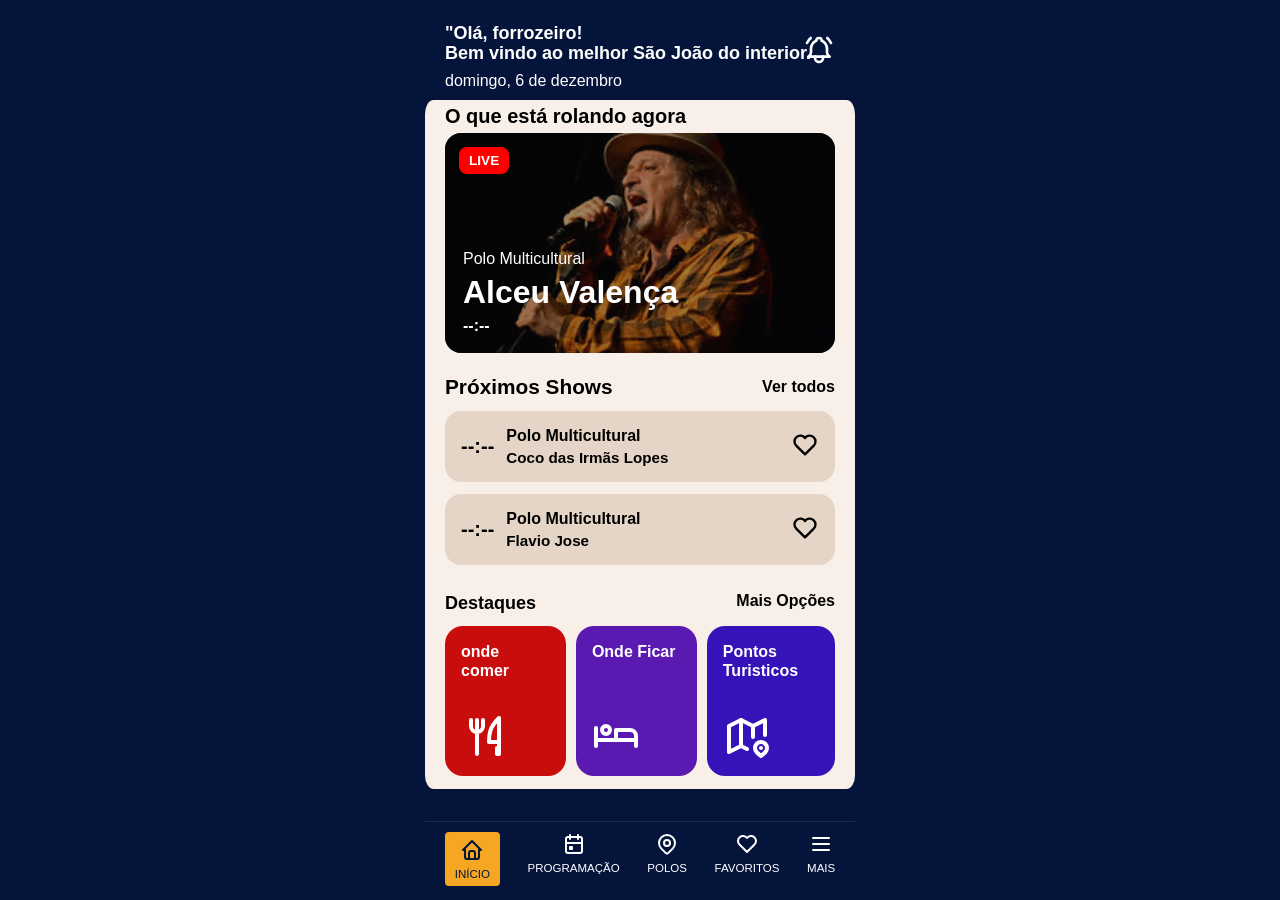
==== index.html @ 981bc975 "Projeto Meu São João Arcoverde" ====
<!DOCTYPE html>
<html lang="pt-BR">

<head>
    <meta charset="UTF-8">
    <meta name="viewport" content="width=device-width, initial-scale=1.0">
    <title>Meu São João Arcoverde</title>
    <link rel="stylesheet" href="./assets/css/style.css">
</head>

<body>
    <section class="topo">
        <header>
            <h1>"Olá, forrozeiro!<br>
                Bem vindo ao melhor São João do interior.
            </h1>
            <p class="data-hoje" id="dataHoje"></p>
            <button id="notificacao">
                <svg xmlns="http://www.w3.org/2000/svg" width="24" height="24" viewBox="0 0 24 24" fill="none"
                    stroke="currentColor" stroke-width="2" stroke-linecap="round" stroke-linejoin="round"
                    class="icon icon-tabler icons-tabler-outline icon-tabler-bell-ringing">
                    <path stroke="none" d="M0 0h24v24H0z" fill="none" />
                    <path d="M10 5a2 2 0 0 1 4 0a7 7 0 0 1 4 6v3a4 4 0 0 0 2 3h-16a4 4 0 0 0 2 -3v-3a7 7 0 0 1 4 -6" />
                    <path d="M9 17v1a3 3 0 0 0 6 0v-1" />
                    <path d="M21 6.727a11.05 11.05 0 0 0 -2.794 -3.727" />
                    <path d="M3 6.727a11.05 11.05 0 0 1 2.792 -3.727" />
                </svg>
            </button>
        </header>
    </section>


    <main>
        <section class="live">
            <span>O que está rolando agora</span>
            <div id="cardPrincipal">

            </div>
        </section>
        <section class="nextShow s">
            <header class="topoBox2">
                <h2>Próximos Shows</h2>
                <a href="">Ver todos</a>
            </header>
            <div id="proximosShows">

            </div>
        </section>
        <section class="boxDestaques">
            <h2>Destaques</h2>
            <a href="">Mais Opções</a>
            <section class="navDestaques">
                <a href="" id="comer">
                    <h2>onde comer</h2>
                    <svg xmlns="http://www.w3.org/2000/svg" width="24" height="24" viewBox="0 0 24 24" fill="none"
                        stroke="currentColor" stroke-width="2" stroke-linecap="round" stroke-linejoin="round"
                        class="icon icon-tabler icons-tabler-outline icon-tabler-tools-kitchen-2">
                        <path stroke="none" d="M0 0h24v24H0z" fill="none" />
                        <path
                            d="M19 3v12h-5c-.023 -3.681 .184 -7.406 5 -12m0 12v6h-1v-3m-10 -14v17m-3 -17v3a3 3 0 1 0 6 0v-3" />
                    </svg>
                </a>
                <a href="" id="ficar">
                    <h2>Onde Ficar</h2>
                    <svg xmlns="http://www.w3.org/2000/svg" width="24" height="24" viewBox="0 0 24 24" fill="none"
                        stroke="currentColor" stroke-width="2" stroke-linecap="round" stroke-linejoin="round"
                        class="icon icon-tabler icons-tabler-outline icon-tabler-bed">
                        <path stroke="none" d="M0 0h24v24H0z" fill="none" />
                        <path d="M5 9a2 2 0 1 0 4 0a2 2 0 1 0 -4 0" />
                        <path d="M22 17v-3h-20" />
                        <path d="M2 8v9" />
                        <path d="M12 14h10v-2a3 3 0 0 0 -3 -3h-7v5" />
                    </svg>
                </a>
                <a href="" id="turismo">
                    <h2>Pontos Turisticos</h2>
                    <svg xmlns="http://www.w3.org/2000/svg" width="24" height="24" viewBox="0 0 24 24" fill="none"
                        stroke="currentColor" stroke-width="2" stroke-linecap="round" stroke-linejoin="round"
                        class="icon icon-tabler icons-tabler-outline icon-tabler-map-2">
                        <path stroke="none" d="M0 0h24v24H0z" fill="none" />
                        <path d="M12 18.5l-3 -1.5l-6 3v-13l6 -3l6 3l6 -3v7.5" />
                        <path d="M9 4v13" />
                        <path d="M15 7v5.5" />
                        <path
                            d="M21.121 20.121a3 3 0 1 0 -4.242 0c.418 .419 1.125 1.045 2.121 1.879c1.051 -.89 1.759 -1.516 2.121 -1.879" />
                        <path d="M19 18v.01" />
                    </svg>
                </a>
            </section>
        </section>
    </main>

    <nav class="menu">
        <button class="btnMenu" data-pagina="inicio">
            <svg xmlns="http://www.w3.org/2000/svg" width="24" height="24" viewBox="0 0 24 24" fill="none"
                stroke="currentColor" stroke-width="2" stroke-linecap="round" stroke-linejoin="round"
                class="icon icon-tabler icons-tabler-outline icon-tabler-home">
                <path stroke="none" d="M0 0h24v24H0z" fill="none" />
                <path d="M5 12l-2 0l9 -9l9 9l-2 0" />
                <path d="M5 12v7a2 2 0 0 0 2 2h10a2 2 0 0 0 2 -2v-7" />
                <path d="M9 21v-6a2 2 0 0 1 2 -2h2a2 2 0 0 1 2 2v6" />
            </svg>
            <span>INÍCIO</span>
        </button>
        <button class="btnMenu" data-pagina="programacao">
            <svg xmlns="http://www.w3.org/2000/svg" width="24" height="24" viewBox="0 0 24 24" fill="none"
                stroke="currentColor" stroke-width="2" stroke-linecap="round" stroke-linejoin="round"
                class="icon icon-tabler icons-tabler-outline icon-tabler-calendar-event">
                <path stroke="none" d="M0 0h24v24H0z" fill="none" />
                <path d="M4 7a2 2 0 0 1 2 -2h12a2 2 0 0 1 2 2v12a2 2 0 0 1 -2 2h-12a2 2 0 0 1 -2 -2l0 -12" />
                <path d="M16 3l0 4" />
                <path d="M8 3l0 4" />
                <path d="M4 11l16 0" />
                <path d="M8 15h2v2h-2l0 -2" />
            </svg>
            <span>PROGRAMAÇÃO</span>
        </button>
        <button class="btnMenu" data-pagina="polos">
            <svg xmlns="http://www.w3.org/2000/svg" width="24" height="24" viewBox="0 0 24 24" fill="none"
                stroke="currentColor" stroke-width="2" stroke-linecap="round" stroke-linejoin="round"
                class="icon icon-tabler icons-tabler-outline icon-tabler-map-pin">
                <path stroke="none" d="M0 0h24v24H0z" fill="none" />
                <path d="M9 11a3 3 0 1 0 6 0a3 3 0 0 0 -6 0" />
                <path d="M17.657 16.657l-4.243 4.243a2 2 0 0 1 -2.827 0l-4.244 -4.243a8 8 0 1 1 11.314 0" />
            </svg>
            <span>POLOS</span>
        </button>
        <button class="btnMenu" data-pagina="favoritos">
            <svg id="favorito" xmlns="http://www.w3.org/2000/svg" width="24" height="24" viewBox="0 0 24 24" fill="none"
                stroke="currentColor" stroke-width="2" stroke-linecap="round" stroke-linejoin="round"
                class="icon icon-tabler icons-tabler-outline icon-tabler-heart">
                <path stroke="none" d="M0 0h24v24H0z" fill="none" />
                <path d="M19.5 12.572l-7.5 7.428l-7.5 -7.428a5 5 0 1 1 7.5 -6.566a5 5 0 1 1 7.5 6.572" />
            </svg>
            <span>FAVORITOS</span>
        </button>
        <button class="btnMenu" data-pagina="mais">
            <svg xmlns="http://www.w3.org/2000/svg" width="24" height="24" viewBox="0 0 24 24" fill="none"
                stroke="currentColor" stroke-width="2" stroke-linecap="round" stroke-linejoin="round"
                class="icon icon-tabler icons-tabler-outline icon-tabler-menu-2">
                <path stroke="none" d="M0 0h24v24H0z" fill="none" />
                <path d="M4 6l16 0" />
                <path d="M4 12l16 0" />
                <path d="M4 18l16 0" />
            </svg>
            <span>MAIS</span>
        </button>
    </nav>



    <script src="assets/js/home.js"></script>
    <script src="assets/js/script.js"></script>
</body>

</html>
---- assets/css/style.css ----
*{
    margin: 0;
    padding: 0;
    box-sizing: border-box;
    font-family: 'Inter', sans-serif;
}

body{
    background: #04143A;
    color: white;
    max-width: 430px;
    margin: auto;
    min-height: 100vh;
    padding-bottom: 100px;
}


.topo{
    padding: 24px 20px 10px;
}

.topo header{
    position: relative;
}

.topo h1{
    font-size: 18px;
    line-height: 1.1;
    font-weight: 800;
    margin-bottom: 8px;
}

.topo date{
    color: #d8d8d8;
    font-size: 1rem;
    font-weight: 500;
}

#notificacao{
    position: absolute;
    right: 0;
    top: 10px;
    background: transparent;
    border: none;
    color: white;
    cursor: pointer;
}

#notificacao svg{
    width: 32px;
    height: 32px;
}

/* ================= MAIN ================= */

main{
    padding: 5px 20px;
}

/* ================= CARD LIVE ================= */

.live span{
    display: block;
    font-size: 20px;
    font-weight: 700;
    margin-bottom: 5px;
    color: #000000;
}

main{
    background-color: #f8f0e8;
    border-radius: 2%;
}


#cardPrincipal{
    position: relative;
    background: #0c0c0c;
    border-radius: 16px;
    overflow: hidden;
    min-height: 220px;
    padding: 18px;
    display: flex;
    flex-direction: column;
    justify-content: flex-end;
    margin-bottom: 22px;
}

#cardPrincipal img{
    position: absolute;
    inset: 0;
    width: 100%;
    height: 100%;
    object-fit: cover;
    opacity: 0.6;
}

/* #cardPrincipal::before{
    content: "LIVE";
    position: absolute;
    top: 14px;
    left: 14px;
    background: #ff0000;
    color: white;
    font-size: .85rem;
    font-weight: 700;
    padding: 6px 10px;
    border-radius: 8px;
    z-index: 2;
} */
.badgeLive {
    position: absolute;
    top: 14px;
    left: 14px;
    background: #ff0000;
    color: white;
    font-size: .85rem;
    font-weight: 700;
    padding: 6px 10px;
    border-radius: 8px;
    z-index: 2;
}


#cardPrincipal h2,
#cardPrincipal h3,
#cardPrincipal time,
#cardPrincipal h4{
    position: relative;
    z-index: 2;
}

#cardPrincipal h2{
    font-size: 1rem;
    font-weight: 500;
}

#cardPrincipal h3{
    font-size: 2rem;
    font-weight: 800;
    margin: 6px 0;
}

#cardPrincipal time{
    font-size: 1rem;
    font-weight: 600;
}

#cardPrincipal h4{
    margin-top: 4px;
    font-size: 1rem;
    font-weight: 500;
}
#cardPrincipal {
    transition: opacity 0.3s ease;
}

/* ================= PRÓXIMOS SHOWS ================= */

.nextShows{
    margin-top: 10px;
    color: #000000;
}

.topoBox2{
    display: flex;
    justify-content: space-between;
    align-items: center;
    margin-bottom: 12px;
}

.topoBox2 h2{
    font-size: 1.3rem;
    color: #000000;
}

.topoBox2 a{
    color: #000000;
    text-decoration: none;
    font-weight: 600;
}


.cardShow{
    background: #e4d5c6;
    border-radius: 16px;
    padding: 16px;
    color: #000000;
    display: flex;
    align-items: center;
    justify-content: space-between;
    gap: 12px;
    margin-bottom: 12px;
}


#ProximosShows {
    display: flex;
    flex-direction: column;
    gap: 12px;

}

.infoShow{
    flex: 1;
}

.infoShow h2{
    font-size: 1rem;
    font-weight: 700;
}

.infoShow h3{
    color: #000000;
    margin-top: 4px;
}


.cardShow time {
    font-size: 20px;
    font-weight: 800;
}

.cardShow h2 {
    font-size: 1rem;
    font-weight: 700;
}

.cardShow h3 {
    color: #000000;
    font-size: .95rem;
    margin-top: 4px;
}

.cardShow button {
    border: none;
    background: transparent;
    cursor: pointer;
}

.cardShow svg {
    width: 28px;
    height: 28px;
    stroke: #000000;
}

.btnFavoritar.favoritado svg {
    fill: #ff0000;
    stroke: #ff0000;
}
/* ================= DESTAQUES ================= */

.boxDestaques{
    margin-top: 28px;
}

.boxDestaques > h2{
    color: #000000;
}

.boxDestaques{
    display: flex;
    flex-direction: column;
}

.boxDestaques > h2{
    font-size: 18px;
    margin-bottom: 6px;

}

.boxDestaques > a{
    align-self: flex-end;
    margin-top: -28px;
    color: #000000;
    text-decoration: none;
    font-weight: 600;
    margin-bottom: 16px;
}

.navDestaques{
    display: flex;
    gap: 14px;
    overflow-x: auto;
    padding-bottom: 8px;
    justify-content: space-between;
    gap: 10px;
}

.navDestaques::-webkit-scrollbar{
    display: none;
}

.navDestaques a{
    min-width: 31%;
    height: 150px;
    border-radius: 18px;
    text-decoration: none;
    color: white;
    padding: 16px;
    display: flex;
    flex-direction: column;
    justify-content: space-between;
}

.navDestaques a:nth-child(1){
    background: #c90c0c;
}

.navDestaques a:nth-child(2){
    background: #5a1ab1;
}

.navDestaques a:nth-child(3){
    background: #3513b8;
}

.navDestaques h2{
    font-size: 1rem;
    line-height: 1.2;
}

.navDestaques svg{
    width: 48px;
    height: 48px;
    stroke: white;
}

/* ================= MENU ================= */

.menu{
    position: fixed;
    bottom: 0;
    left: 50%;
    transform: translateX(-50%);
    width: 100%;
    max-width: 430px;
    background: #04143A;
    border-top: 1px solid rgba(255,255,255,.1);
    display: flex;
    justify-content: space-around;
    padding: 10px 6px 14px;
}

.menu button{
    background: transparent;
    border: none;
    color: white;
    display: flex;
    flex-direction: column;
    align-items: center;
    gap: 6px;
    font-size: .72rem;
    cursor: pointer;
    
}

.menu svg{
    width: 24px;
    height: 24px;
    stroke: white;
}



.btnMenu.ativo{
    background: #F5A623;
    border-radius: 4px;
    color: #04143A;
    padding: 6px 10px;
}

.btnMenu.ativo svg{
    stroke: #04143A;
}


/* ================= FAVORITOS ================= */

.headerFavoritos {
    padding: 24px 20px 10px;
    background: #04143A;
    position: relative;
}

.headerFavoritos h1 {
    font-size: 28px;
    font-weight: 800;
    color: white;
}

#pesquisa {
    position: absolute;
    right: 20px;
    top: 24px;
    background: transparent;
    border: none;
    color: white;
    cursor: pointer;
}

#pesquisa svg {
    width: 28px;
    height: 28px;
}



#filtro {
    display: flex;
    background: #041f50;
    border-radius: 25px;
    padding: 4px;
    margin-top: 12px;
    gap: 4px;
}

.btnFiltro {
    flex: 1;
    padding: 8px;
    border: none;
    border-radius: 20px;
    background: transparent;
    color: white;
    font-weight: 600;
    cursor: pointer;
}

.btnFiltro.ativo {
    background: #F5A623;
    color: #04143A;
}


.cardListaFav{
    display: flex;
    flex-direction: row;
    padding: 12px;
    justify-content: space-between;
    margin-bottom: 12px;
    background: #f8f0e8;
    border-radius: 16px;
}

.cardListaFav img{
    width: 100px;
    height: 100px;
    border-radius: 5px;
}

#dataShowFav{
    width: 50px;
    height: 100px;
    background: #04143A;
    color: #ffffff;
    border-radius: 5px;
    display: flex;
    flex-direction: column;
    align-items: center;
    justify-content: center;
}

#infoShowFav{
    color: #000000;
    padding: 0 12px;
    flex: 1;
}

.btnFavoritar {
    background: transparent;
    border: none;
    cursor: pointer;
}

.semFavoritos{
    color: #04143A;
    font-size: large;
}


/* ================= FAVORITOS ================= */

.headerProgramacao{
    padding: 24px 20px 10px;
    background: #04143A;
    position: relative;
}

.filtroScroll {
    display: flex;
    overflow-x: auto;
    gap: 8px;
    padding: 12px 0;
    scrollbar-width: none;
}

.filtroScroll::-webkit-scrollbar {
    display: none;
}

.botaoDias {
    display: flex;
    flex-direction: column;
    align-items: center;
    min-width: 48px;
    padding: 8px;
    border: none;
    border-radius: 10px;
    background: #1a2f5a;
    color: white;
    cursor: pointer;
    font-weight: 700;
}

.botaoDias.ativo {
    background: #F5A623;
    color: #04143A;
}

.cardProgramacao {
    background: #f8f0e8;
    border-radius: 16px;
    padding: 16px;
    display: flex;
    align-items: center;
    justify-content: space-between;
    gap: 12px;
    margin-bottom: 12px;
}

.cardProgramacao .horarioShow p {
    font-size: 20px;
    font-weight: 800;
    color: #000000;
}

.cardProgramacao h3 {
    font-size: 0.9rem;
    color: #666666;
}

.cardProgramacao h4 {
    font-size: 1rem;
    font-weight: 700;
    color: #000000;
}

.infoShowProgramacao {
    display: flex;
    flex-direction: column;
    flex: 1;
}
.cardProgramacao .btnFavoritar {
    background: transparent;
    border: none;
    cursor: pointer;
}

.cardProgramacao .btnFavoritar svg {
    width: 28px;
    height: 28px;
    stroke: #000000;
}

.botaoPolos {
    white-space: nowrap;
    padding: 8px 16px;
    border: none;
    border-radius: 10px;
    background: #1a2f5a;
    color: white;
    cursor: pointer;
    font-weight: 700;
}

.botaoPolos.ativo {
    background: #F5A623;
    color: #04143A;
}

.tituloDia {
    color: #000000;
    font-size: 1.1rem;
    font-weight: 700;
    margin: 16px 0 8px;
    padding-top: 8px;
    border-top: 1px solid #d0c4b8;

}
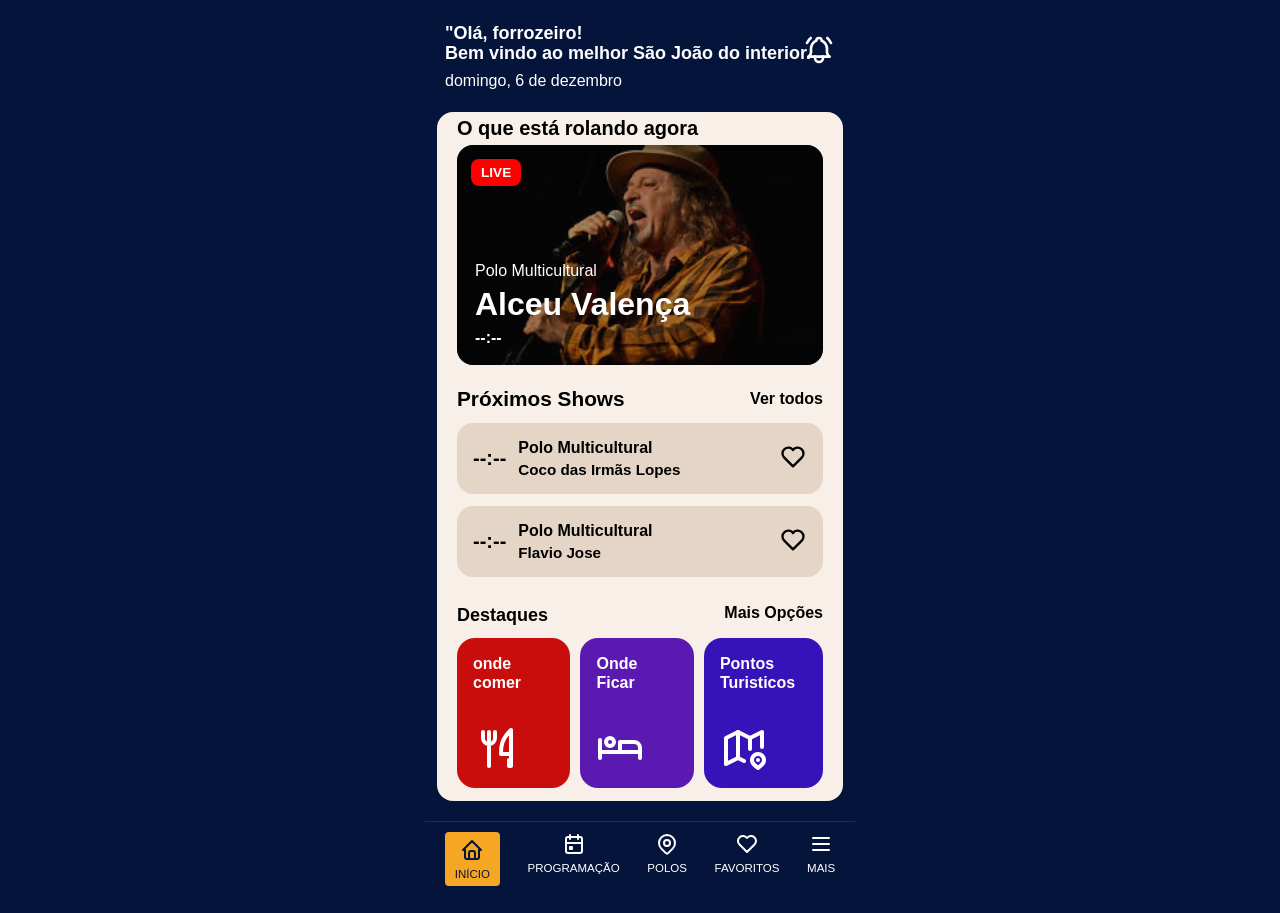
==== commit 09dc5ede: "feat: pagina sobre desenvolvedor e a cidade" ====
--- a/index.html
+++ b/index.html
@@ -40,7 +40,7 @@
         <section class="nextShow s">
             <header class="topoBox2">
                 <h2>Próximos Shows</h2>
-                <a href="">Ver todos</a>
+                <a href="./pages/programacao.html">Ver todos</a>
             </header>
             <div id="proximosShows">
 
@@ -48,9 +48,9 @@
         </section>
         <section class="boxDestaques">
             <h2>Destaques</h2>
-            <a href="">Mais Opções</a>
+            <a href="./pages/mais.html">Mais Opções</a>
             <section class="navDestaques">
-                <a href="" id="comer">
+                <a href="./pages/mais/ondeComer.html" id="comer">
                     <h2>onde comer</h2>
                     <svg xmlns="http://www.w3.org/2000/svg" width="24" height="24" viewBox="0 0 24 24" fill="none"
                         stroke="currentColor" stroke-width="2" stroke-linecap="round" stroke-linejoin="round"
@@ -60,7 +60,7 @@
                             d="M19 3v12h-5c-.023 -3.681 .184 -7.406 5 -12m0 12v6h-1v-3m-10 -14v17m-3 -17v3a3 3 0 1 0 6 0v-3" />
                     </svg>
                 </a>
-                <a href="" id="ficar">
+                <a href="./pages/mais/ondeFicar.html" id="ficar">
                     <h2>Onde Ficar</h2>
                     <svg xmlns="http://www.w3.org/2000/svg" width="24" height="24" viewBox="0 0 24 24" fill="none"
                         stroke="currentColor" stroke-width="2" stroke-linecap="round" stroke-linejoin="round"
@@ -72,7 +72,7 @@
                         <path d="M12 14h10v-2a3 3 0 0 0 -3 -3h-7v5" />
                     </svg>
                 </a>
-                <a href="" id="turismo">
+                <a href="./pages/mais/turismo.html" id="turismo">
                     <h2>Pontos Turisticos</h2>
                     <svg xmlns="http://www.w3.org/2000/svg" width="24" height="24" viewBox="0 0 24 24" fill="none"
                         stroke="currentColor" stroke-width="2" stroke-linecap="round" stroke-linejoin="round"
--- a/assets/css/style.css
+++ b/assets/css/style.css
@@ -95,19 +95,6 @@
     opacity: 0.6;
 }
 
-/* #cardPrincipal::before{
-    content: "LIVE";
-    position: absolute;
-    top: 14px;
-    left: 14px;
-    background: #ff0000;
-    color: white;
-    font-size: .85rem;
-    font-weight: 700;
-    padding: 6px 10px;
-    border-radius: 8px;
-    z-index: 2;
-} */
 .badgeLive {
     position: absolute;
     top: 14px;
@@ -478,12 +465,18 @@
 }
 
 
-/* ================= FAVORITOS ================= */
+/* ================= PROGRAMAÇÃO ================= */
 
 .headerProgramacao{
     padding: 24px 20px 10px;
     background: #04143A;
     position: relative;
+}
+
+.headerProgramacao h1 {
+    color: white;
+    font-size: 28px;
+    font-weight: 800;
 }
 
 .filtroScroll {
@@ -586,4 +579,387 @@
     padding-top: 8px;
     border-top: 1px solid #d0c4b8;
 
-}+}
+
+/* ================= POLOS ================= */
+
+.headerPolo{
+    padding: 24px 20px 10px;
+    background: #04143A;
+    position: relative;
+}
+
+.headerPolo h1 {
+    color: white;
+    font-size: 28px;
+    font-weight: 800;
+}
+
+.cardsPolos {
+    background: #f8f0e8;
+    border-radius: 16px;
+    padding: 16px;
+    display: flex;
+    align-items: center;
+    justify-content: space-between;
+    gap: 12px;
+    margin-bottom: 12px;
+}
+
+.cardsPolos img{
+    width: 100px;
+    height: 100px;
+    border-radius: 5px;
+}
+
+
+.cardsPolos h3 {
+    font-size: 0.9rem;
+    color: #666666;
+}
+
+.cardsPolos h2 {
+    font-size: 1rem;
+    font-weight: 700;
+    color: #000000;
+}
+
+.infoPolos {
+    display: flex;
+    flex-direction: column;
+    flex: 1;
+}
+
+.cardsPolos button {
+    border-radius: 5px;
+    background-color: #d0c4b8;
+    border: none;
+    padding: 10px;
+    font-size: 13px;
+    font-weight: bold;
+    width: 100px;
+    flex-shrink: 0;
+    cursor: pointer;
+}
+
+.abrirMapa{
+    cursor: pointer;
+}
+
+/* ================= MAIS ================= */
+
+.headerMais {
+    padding: 24px 20px 10px;
+    background: #04143A;
+}
+
+.headerMais h1 {
+    color: white;
+    font-size: 28px;
+    font-weight: 800;
+}
+
+main {
+    background: #f8f0e8;
+    border-radius: 16px;
+    margin: 12px;
+    overflow: hidden;
+}
+
+.cardsSobre {
+    padding: 16px;
+    border-bottom: 1px solid #d0c4b8;
+    min-height: 80px;
+}
+
+.cardsSobre a {
+    display: flex;
+    align-items: center;
+    gap: 16px;
+    text-decoration: none;
+    color: #000000;
+}
+
+.boxIcon {
+    width: 60px;
+    height: 60px;
+    border-radius: 12px;
+    background: #e7dacc;
+    display: flex;
+    align-items: center;
+    justify-content: center;
+    flex-shrink: 0;
+}
+
+.boxIcon img {
+    width: 36px;
+    height: 36px;
+}
+
+.cardsSobre h2 {
+    font-size: 1rem;
+    font-weight: 700;
+    color: #000000;
+}
+
+.cardsSobre p {
+    font-size: 0.85rem;
+    color: #666666;
+    margin-top: 4px;
+}
+
+.cardsSobre svg {
+    margin-left: auto;
+    stroke: #999999;
+    flex-shrink: 0;
+}
+
+.infoCard {
+    flex: 1;
+}
+
+/* ================= SOBRE/ARCO/SAO JOAO ================= */
+
+.headerSobre {
+    padding: 24px 20px 10px;
+    background: #04143A;
+}
+
+.headerSobre h1 {
+    color: white;
+    font-size: 28px;
+    font-weight: 800;
+}
+
+.headerSobre h2 {
+    color: white;
+    font-size: 19px;
+    font-weight: 800;
+}
+
+.mainSobre {
+    flex: 1;
+    padding: 0 15px 100px;
+}
+
+
+.foto img {
+    width: 100%;
+    height: 340px;
+    object-fit: cover;
+    border-radius: 18px 18px 0 0;
+    display: block;
+    padding-top: 10px;
+}
+
+
+.mainSobre section {
+    background-color: #ece5de;
+    color: #000;
+    padding: 28px 20px;
+    border-radius: 0 0 18px 18px;
+}
+
+.mainSobre section h3 {
+    font-size: 2rem;
+    margin-bottom: 18px;
+    font-weight: bold;
+}
+
+.mainSobre section p {
+    font-size: 1.35rem;
+    line-height: 1.5;
+}
+
+
+.mainSobre a {
+    display: flex;
+    justify-content: center;
+    align-items: center;
+
+    width: 260px;
+    height: 55px;
+
+
+    background-color: #d8c9bb;
+    color: #000;
+
+    text-decoration: none;
+    font-size: 1.2rem;
+    font-weight: bold;
+
+    border-radius: 12px;
+
+    margin: 35px auto 0;
+   
+}
+
+/* ================= DESENVOLVEDOR ================= */
+
+.headerMeu {
+    padding: 24px 20px 10px;
+    background: #04143A;
+}
+
+.headerMeu h1 {
+    color: white;
+    font-size: 28px;
+    font-weight: 800;
+}
+
+.headerMeu h2 {
+    color: white;
+    font-size: 19px;
+    font-weight: 800;
+}
+
+.mainInfo {
+    display: flex;
+    flex-direction: column;
+    align-items: center;
+    background-color: #041f50;
+}
+
+.fotoMinha {
+    width: 170px;
+    height: 170px;
+
+    border-radius: 50%;
+    overflow: hidden;
+
+    border: 6px solid #f8b625;
+
+    margin-bottom: 25px;
+
+    box-shadow: 0 0 30px rgba(248, 182, 37, 0.3);
+}
+
+.fotoMinha img {
+    width: 100%;
+    height: 100%;
+    object-fit: cover;
+}
+
+
+.infoMinhas {
+    text-align: center;
+    margin-bottom: 35px;
+    max-width: 340px;
+}
+
+.infoMinhas p {
+    font-size: 1.25rem;
+    line-height: 1.6;
+}
+
+.infoMinhas p:first-child {
+    margin-bottom: 10px;
+}
+
+
+
+.cardGit,
+.cardLink {
+    width: 100%;
+    max-width: 420px;
+
+    display: flex;
+    align-items: center;
+    justify-content: space-between;
+
+    padding: 22px 20px;
+
+    margin-bottom: 18px;
+
+    text-decoration: none;
+    color: white;
+
+    border-radius: 22px;
+
+    background: rgba(255, 255, 255, 0.06);
+
+    border: 1px solid rgba(255,255,255,0.15);
+
+    backdrop-filter: blur(10px);
+
+
+}
+
+
+.cardGit svg,
+.cardLink svg {
+    width: 34px;
+    height: 34px;
+    flex-shrink: 0;
+}
+
+
+.cardGit p,
+.cardLink p {
+    flex: 1;
+    margin: 0 18px;
+    font-size: 1.1rem;
+    word-break: break-word;
+}
+
+
+.cardGit svg:last-child,
+.cardLink svg:last-child {
+    color: #f8b625;
+}
+
+
+
+.sobreApp {
+    background: #f2ebe4;
+
+    margin-top: 45px;
+
+    border-radius: 28px;
+
+    padding: 28px 24px;
+
+    display: flex;
+    gap: 22px;
+    align-items: flex-start;
+
+    color: #001b57;
+}
+
+
+.boxSvg {
+    min-width: 85px;
+    height: 85px;
+
+    background: #001b57;
+
+    border-radius: 20px;
+
+    display: flex;
+    align-items: center;
+    justify-content: center;
+}
+
+.boxSvg svg {
+    width: 42px;
+    height: 42px;
+    color: #f8b625;
+}
+
+.infoApp h3 {
+    font-size: 2rem;
+    margin-bottom: 18px;
+}
+
+.infoApp p {
+    font-size: 1.15rem;
+    margin-bottom: 14px;
+    line-height: 1.5;
+}
+
+body > p {
+    text-align: center;
+    margin-top: 35px;
+    font-size: 1rem;
+    opacity: 0.9;
+}
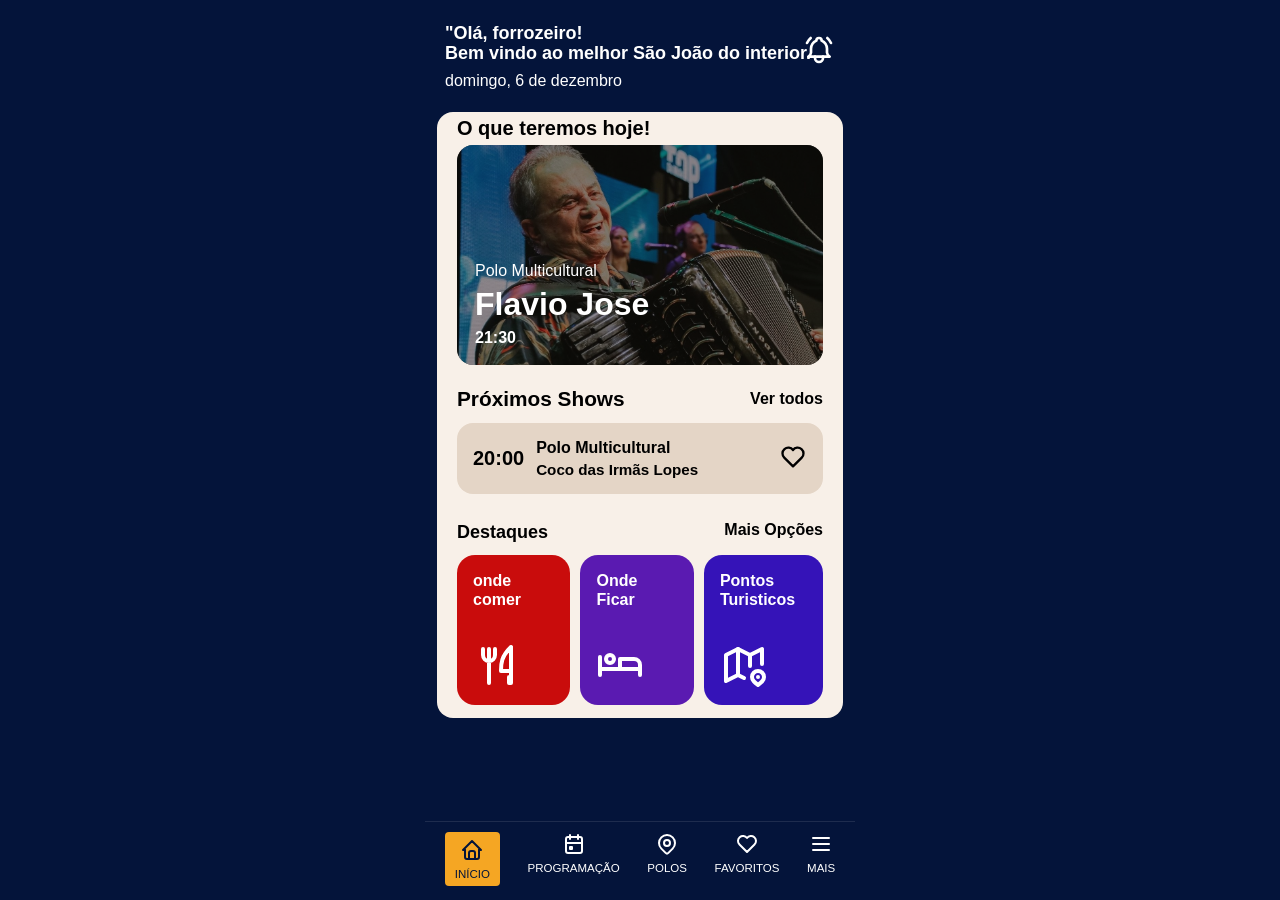
==== commit 6ffcd532: "feat: Adiciona patrocinadores e pequenso ajustes" ====
--- a/index.html
+++ b/index.html
@@ -6,8 +6,13 @@
     <meta name="viewport" content="width=device-width, initial-scale=1.0">
     <title>Meu São João Arcoverde</title>
     <link rel="stylesheet" href="./assets/css/style.css">
+    <link rel="manifest" href="/manifest.json">
+    <meta name="theme-color" content="#04143A">
+    <meta name="apple-mobile-web-app-capable" content="yes">
+    <meta name="apple-mobile-web-app-status-bar-style" content="black-translucent">
+    <meta name="apple-mobile-web-app-title" content="São João">
+    <link rel="apple-touch-icon" href="/assets/icons/icon-192.png">
 </head>
-
 <body>
     <section class="topo">
         <header>
@@ -32,7 +37,7 @@
 
     <main>
         <section class="live">
-            <span>O que está rolando agora</span>
+            <span>O que teremos hoje!</span>
             <div id="cardPrincipal">
 
             </div>
@@ -151,6 +156,13 @@
 
     <script src="assets/js/home.js"></script>
     <script src="assets/js/script.js"></script>
+    <script>
+    if ('serviceWorker' in navigator) {
+        navigator.serviceWorker.register('./sw.js')
+            .then(() => console.log('Service Worker registrado!'))
+            .catch(err => console.log('Erro:', err))
+    }
+</script>
 </body>
 
 </html>
--- a/assets/css/style.css
+++ b/assets/css/style.css
@@ -93,19 +93,6 @@
     height: 100%;
     object-fit: cover;
     opacity: 0.6;
-}
-
-.badgeLive {
-    position: absolute;
-    top: 14px;
-    left: 14px;
-    background: #ff0000;
-    color: white;
-    font-size: .85rem;
-    font-weight: 700;
-    padding: 6px 10px;
-    border-radius: 8px;
-    z-index: 2;
 }
 
 
@@ -430,6 +417,7 @@
 }
 
 .cardListaFav img{
+    object-fit: cover;
     width: 100px;
     height: 100px;
     border-radius: 5px;
@@ -963,3 +951,118 @@
     font-size: 1rem;
     opacity: 0.9;
 }
+
+
+
+/* ================= ONDE FICAR/ COMER / TURISMO ================= */
+.comerHeader,
+.ficarHeader,
+.headerTurismo {
+    padding: 24px 20px 10px;
+    background: #04143A;
+}
+
+.comerHeader h1,
+.ficarHeader h1,
+.headerTurismo h1 {
+    color: white;
+    font-size: 28px;
+    font-weight: 800;
+}
+
+
+.cardTurismo,
+.cardRestaurante,
+.cardHotel {
+    background: #f8f0e8;
+    border-radius: 10px;
+    overflow: hidden;
+    margin-bottom: 12px;
+    padding-bottom: 5px;
+    border-bottom: 3px solid #d0c4b8; 
+}
+
+.cardTurismo img,
+.cardRestaurante img,
+.cardHotel img {
+    width: 100%;
+    height: 160px;
+    object-fit: cover;
+}
+
+.infoTurismo,
+.infoRestaurante,
+.infoHotel {
+    padding: 12px;
+}
+
+.infoTurismo h2,
+.infoRestaurante h2,
+.infoHotel h2 {
+    font-size: 1.1rem;
+    font-weight: 700;
+    color: #000000;
+}
+
+.infoTurismo p,
+.infoRestaurante p,
+.infoHotel p {
+    color: #666666;
+    font-size: 0.9rem;
+    margin-top: 4px;
+    padding-bottom: 10px;
+}
+
+.avaliacao {
+    font-weight: 700;
+    color: #F5A623;
+    font-size: 0.9rem;
+}
+
+.barraPesquisa {
+    display: flex;
+    align-items: center;
+    background: rgba(255,255,255,0.1);
+    border-radius: 25px;
+    padding: 8px 16px;
+    margin-top: 12px;
+    gap: 8px;
+    border: 1px solid rgba(255,255,255,0.3);
+}
+
+.barraPesquisa input {
+    background: transparent;
+    border: none;
+    outline: none;
+    color: white;
+    width: 100%;
+    font-size: 0.95rem;
+}
+
+.barraPesquisa input::placeholder {
+    color: rgba(255,255,255,0.6);
+}
+
+.barraPesquisa svg {
+    stroke: rgba(255,255,255,0.6);
+    flex-shrink: 0;
+}
+
+
+.abrirMapa{
+    border-radius: 5px;
+    background-color: #d0c4b8;
+    border: none;
+    padding: 10px;
+    font-size: 13px;
+    font-weight: bold;
+    width: 100px;
+    flex-shrink: 0;
+    cursor: pointer;
+    margin-bottom: 10px;
+    
+}
+
+.abrirMapa{
+    cursor: pointer;
+}
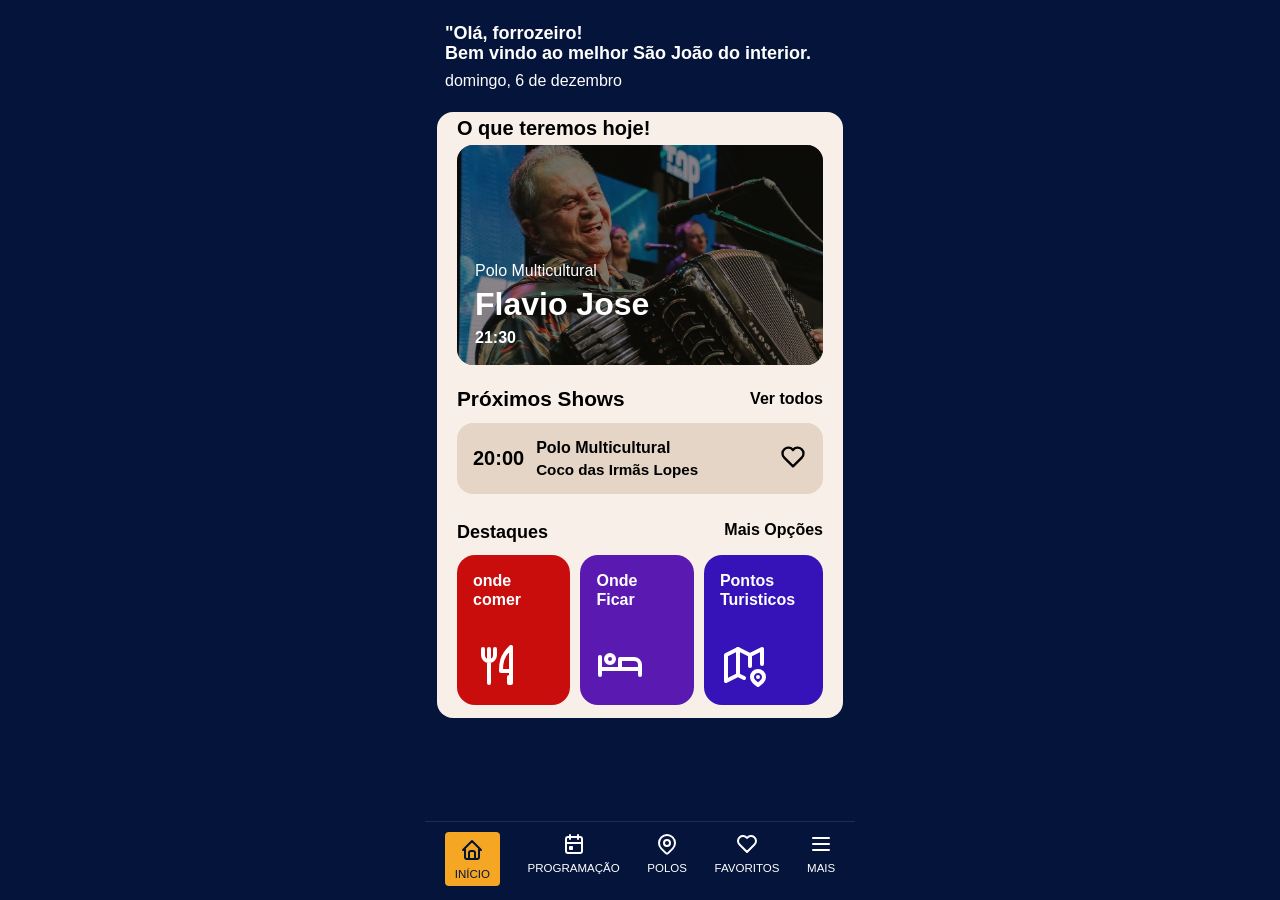
==== commit bb33658b: "feat: Adiciona imagens a polos e artistas/corrige funcionalidades offlines" ====
--- a/index.html
+++ b/index.html
@@ -20,17 +20,6 @@
                 Bem vindo ao melhor São João do interior.
             </h1>
             <p class="data-hoje" id="dataHoje"></p>
-            <button id="notificacao">
-                <svg xmlns="http://www.w3.org/2000/svg" width="24" height="24" viewBox="0 0 24 24" fill="none"
-                    stroke="currentColor" stroke-width="2" stroke-linecap="round" stroke-linejoin="round"
-                    class="icon icon-tabler icons-tabler-outline icon-tabler-bell-ringing">
-                    <path stroke="none" d="M0 0h24v24H0z" fill="none" />
-                    <path d="M10 5a2 2 0 0 1 4 0a7 7 0 0 1 4 6v3a4 4 0 0 0 2 3h-16a4 4 0 0 0 2 -3v-3a7 7 0 0 1 4 -6" />
-                    <path d="M9 17v1a3 3 0 0 0 6 0v-1" />
-                    <path d="M21 6.727a11.05 11.05 0 0 0 -2.794 -3.727" />
-                    <path d="M3 6.727a11.05 11.05 0 0 1 2.792 -3.727" />
-                </svg>
-            </button>
         </header>
     </section>
 
--- a/assets/css/style.css
+++ b/assets/css/style.css
@@ -508,6 +508,19 @@
     gap: 12px;
     margin-bottom: 12px;
 }
+.imgArtistaProg {
+    width: 100px;
+    height: 100px;
+    border-radius: 10px;
+    object-fit: cover;
+    flex-shrink: 0;
+}
+
+.infoShowProgramacao time {
+    font-size: 0.85rem;
+    color: #666666;
+    margin-top: 4px;
+}
 
 .cardProgramacao .horarioShow p {
     font-size: 20px;
